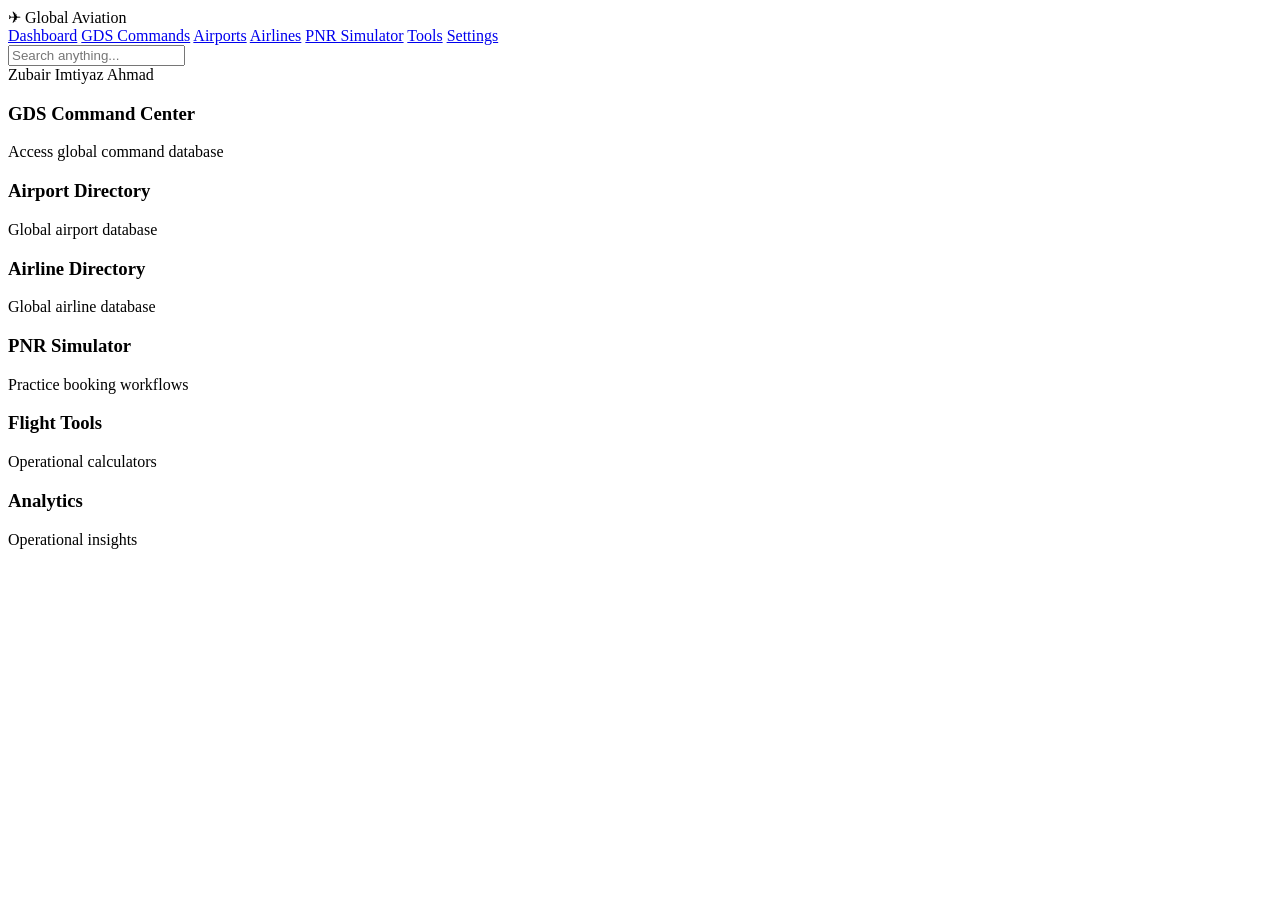
==== index.html @ d62de2dd "Create index.html" ====
<!DOCTYPE html>
<html lang="en">

<head>

<meta charset="UTF-8">
<meta name="viewport" content="width=device-width, initial-scale=1.0">

<title>Global Aviation Platform</title>

<link rel="stylesheet" href="assets/css/main.css">

<link href="https://fonts.googleapis.com/css2?family=Inter:wght@300;400;600&display=swap" rel="stylesheet">

</head>

<body>

<!-- Sidebar -->

<div class="sidebar">

<div class="logo">

✈ Global Aviation

</div>

<nav>

<a href="#">Dashboard</a>

<a href="#">GDS Commands</a>

<a href="#">Airports</a>

<a href="#">Airlines</a>

<a href="#">PNR Simulator</a>

<a href="#">Tools</a>

<a href="#">Settings</a>

</nav>

</div>

<!-- Main -->

<div class="main">

<!-- Topbar -->

<div class="topbar">

<input 
type="text"
placeholder="Search anything..."
class="global-search"
>

<div class="user">

Zubair Imtiyaz Ahmad

</div>

</div>

<!-- Dashboard -->

<div class="dashboard">

<div class="card">

<h3>GDS Command Center</h3>
<p>Access global command database</p>

</div>

<div class="card">

<h3>Airport Directory</h3>
<p>Global airport database</p>

</div>

<div class="card">

<h3>Airline Directory</h3>
<p>Global airline database</p>

</div>

<div class="card">

<h3>PNR Simulator</h3>
<p>Practice booking workflows</p>

</div>

<div class="card">

<h3>Flight Tools</h3>
<p>Operational calculators</p>

</div>

<div class="card">

<h3>Analytics</h3>
<p>Operational insights</p>

</div>

</div>

</div>

<script src="assets/js/app.js"></script>

</body>

</html>
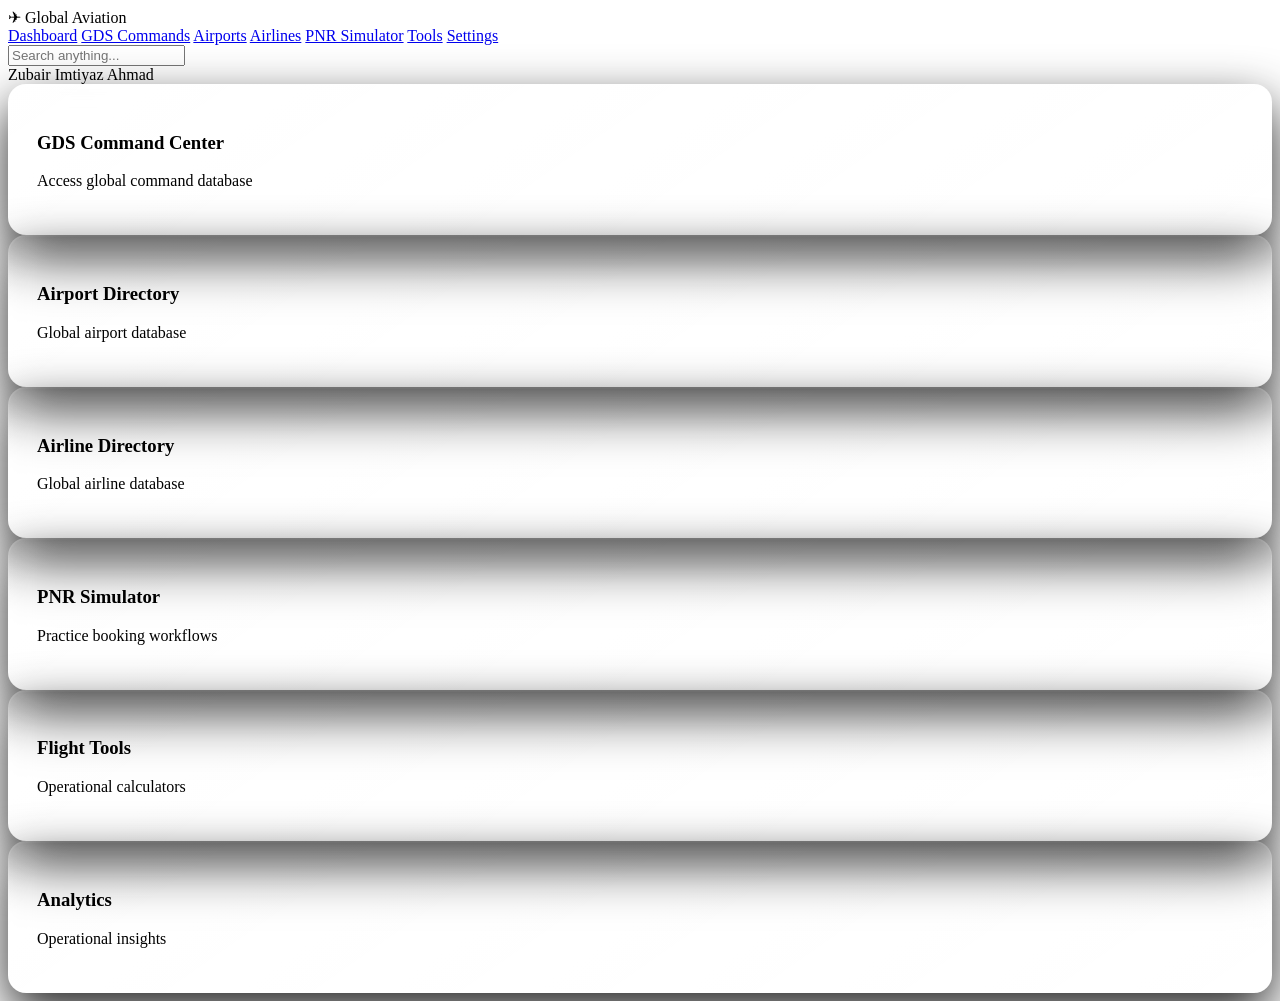
==== commit d8919e0d: "Update index.html" ====
--- a/index.html
+++ b/index.html
@@ -123,3 +123,4 @@
 </body>
 
 </html>
+<link href="https://fonts.googleapis.com/css2?family=Inter:wght@300;400;500;600&family=Manrope:wght@400;600&display=swap" rel="stylesheet">
--- a/assets/css/main.css
+++ b/assets/css/main.css
@@ -0,0 +1,85 @@
+.card {
+
+position: relative;
+
+padding: 28px;
+
+border-radius: 18px;
+
+background:
+
+linear-gradient(
+145deg,
+rgba(255,255,255,0.05),
+rgba(255,255,255,0.01)
+);
+
+backdrop-filter: blur(12px);
+
+border:
+
+1px solid rgba(255,255,255,0.08);
+
+box-shadow:
+
+0 20px 50px rgba(0,0,0,0.85),
+inset 0 1px 0 rgba(255,255,255,0.04);
+
+transition: 0.35s;
+
+overflow: hidden;
+
+}
+
+/* Premium Hover */
+
+.card:hover {
+
+transform:
+
+translateY(-8px)
+scale(1.01);
+
+border-color:
+
+rgba(255,215,0,0.25);
+
+box-shadow:
+
+0 30px 70px rgba(0,0,0,0.95);
+
+}
+
+/* Gold Accent Glow */
+
+.card::after {
+
+content: "";
+
+position: absolute;
+
+bottom: 0;
+left: 0;
+
+width: 100%;
+height: 3px;
+
+background:
+
+linear-gradient(
+90deg,
+#d4af37,
+#ffffff
+);
+
+opacity: 0;
+
+transition: 0.3s;
+
+}
+
+.card:hover::after {
+
+opacity: 1;
+
+}
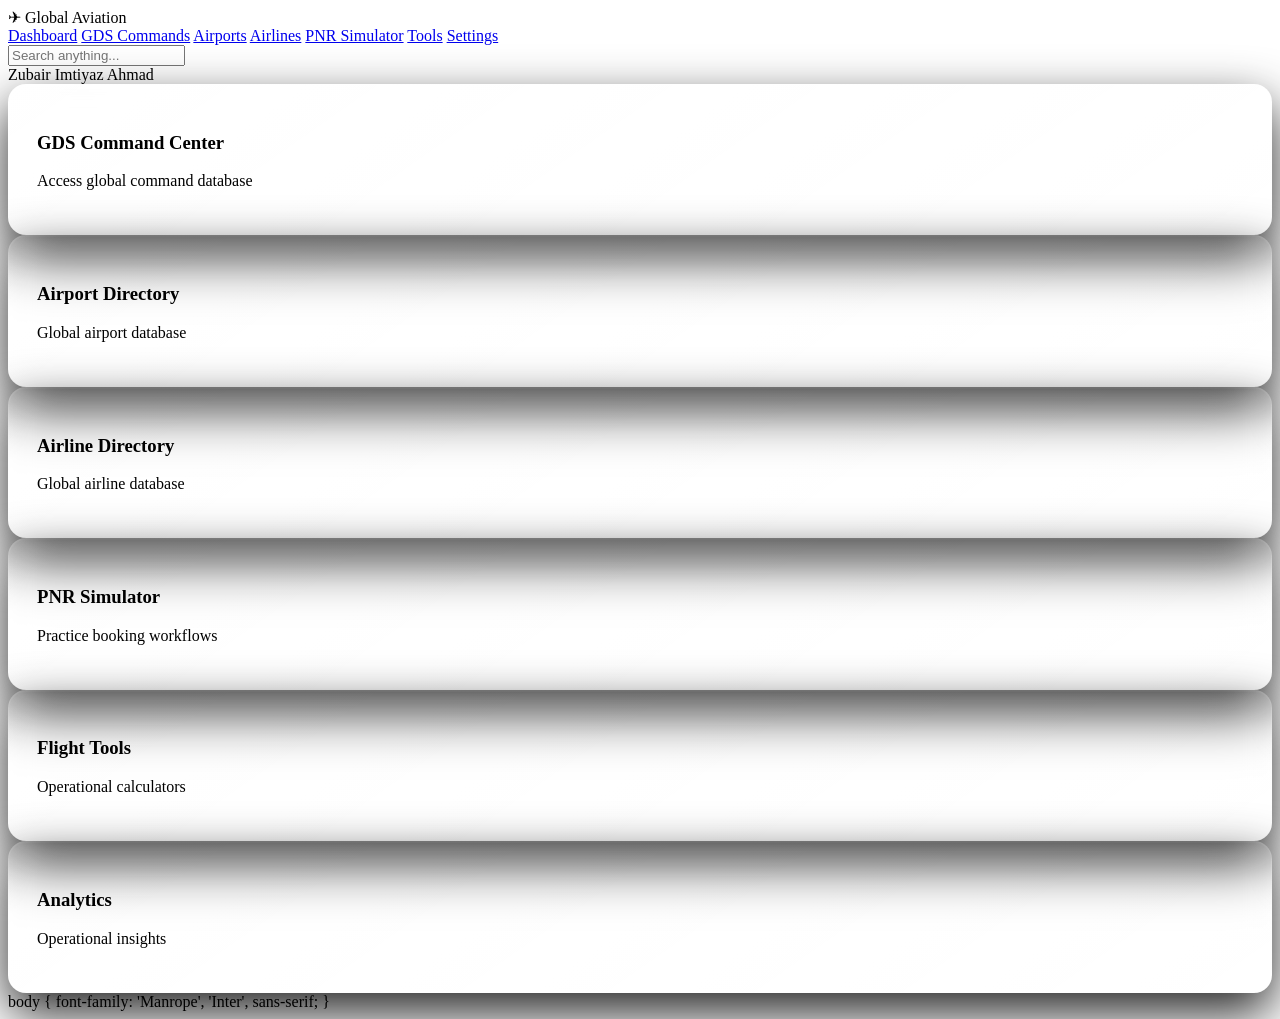
==== commit 7e62386b: "Update index.html" ====
--- a/index.html
+++ b/index.html
@@ -124,3 +124,8 @@
 
 </html>
 <link href="https://fonts.googleapis.com/css2?family=Inter:wght@300;400;500;600&family=Manrope:wght@400;600&display=swap" rel="stylesheet">
+body {
+
+font-family: 'Manrope', 'Inter', sans-serif;
+
+}
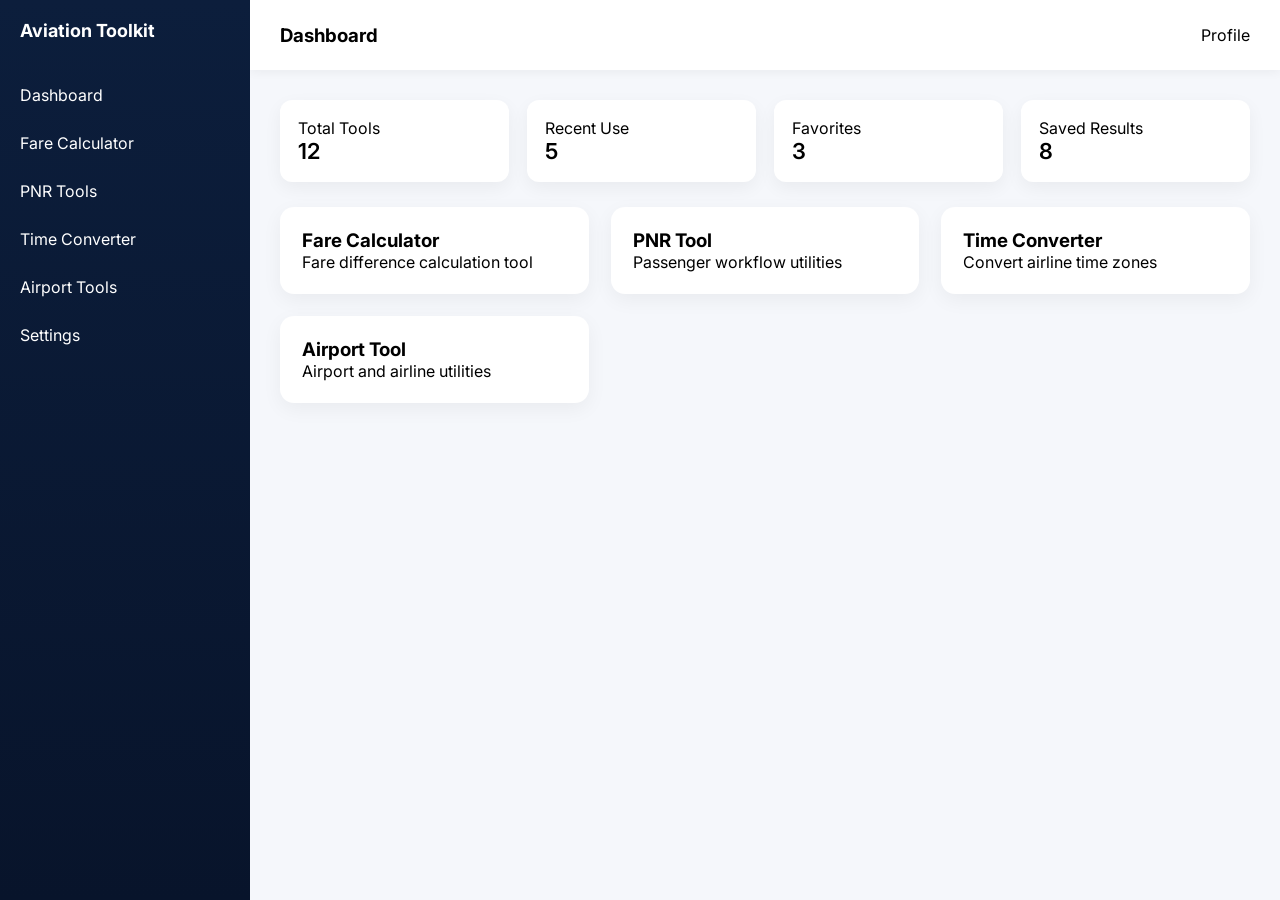
==== commit 877efe44: "Update index.html" ====
--- a/index.html
+++ b/index.html
@@ -2,130 +2,204 @@
 <html lang="en">
 
 <head>
-
 <meta charset="UTF-8">
 <meta name="viewport" content="width=device-width, initial-scale=1.0">
 
-<title>Global Aviation Platform</title>
-
-<link rel="stylesheet" href="assets/css/main.css">
-
-<link href="https://fonts.googleapis.com/css2?family=Inter:wght@300;400;600&display=swap" rel="stylesheet">
+<title>Aviation Toolkit</title>
+
+<link href="https://fonts.googleapis.com/css2?family=Inter:wght@400;500;600;700&display=swap" rel="stylesheet">
+
+<style>
+
+/* RESET */
+
+* {
+margin: 0;
+padding: 0;
+box-sizing: border-box;
+}
+
+body {
+font-family: 'Inter', sans-serif;
+background: #f5f7fb;
+}
+
+/* SIDEBAR */
+
+.sidebar {
+position: fixed;
+left: 0;
+top: 0;
+width: 250px;
+height: 100vh;
+background: linear-gradient(180deg, #0c1e3c, #08142b);
+color: white;
+padding-top: 20px;
+}
+
+.sidebar h2 {
+padding: 0 20px;
+margin-bottom: 30px;
+font-size: 18px;
+}
+
+.nav-item {
+padding: 14px 20px;
+cursor: pointer;
+transition: 0.3s;
+}
+
+.nav-item:hover {
+background: rgba(255,255,255,0.1);
+}
+
+/* HEADER */
+
+.header {
+margin-left: 250px;
+height: 70px;
+background: white;
+display: flex;
+align-items: center;
+justify-content: space-between;
+padding: 0 30px;
+box-shadow: 0 2px 10px rgba(0,0,0,0.05);
+}
+
+/* MAIN */
+
+.main {
+margin-left: 250px;
+padding: 30px;
+}
+
+/* KPI CARDS */
+
+.kpi-grid {
+display: grid;
+grid-template-columns: repeat(auto-fit, minmax(180px, 1fr));
+gap: 18px;
+margin-bottom: 25px;
+}
+
+.kpi-card {
+background: white;
+padding: 18px;
+border-radius: 12px;
+box-shadow: 0 6px 18px rgba(0,0,0,0.05);
+}
+
+.kpi-card span {
+font-size: 22px;
+font-weight: 600;
+}
+
+/* TOOL CARDS */
+
+.card-grid {
+display: grid;
+grid-template-columns: repeat(auto-fit, minmax(260px, 1fr));
+gap: 22px;
+}
+
+.card {
+background: white;
+padding: 22px;
+border-radius: 14px;
+box-shadow: 0 6px 20px rgba(0,0,0,0.05);
+transition: 0.25s;
+cursor: pointer;
+}
+
+.card:hover {
+transform: translateY(-5px);
+}
+
+</style>
 
 </head>
 
 <body>
 
-<!-- Sidebar -->
+<!-- SIDEBAR -->
 
 <div class="sidebar">
 
-<div class="logo">
-
-✈ Global Aviation
-
-</div>
-
-<nav>
-
-<a href="#">Dashboard</a>
-
-<a href="#">GDS Commands</a>
-
-<a href="#">Airports</a>
-
-<a href="#">Airlines</a>
-
-<a href="#">PNR Simulator</a>
-
-<a href="#">Tools</a>
-
-<a href="#">Settings</a>
-
-</nav>
-
-</div>
-
-<!-- Main -->
+<h2>Aviation Toolkit</h2>
+
+<div class="nav-item">Dashboard</div>
+<div class="nav-item">Fare Calculator</div>
+<div class="nav-item">PNR Tools</div>
+<div class="nav-item">Time Converter</div>
+<div class="nav-item">Airport Tools</div>
+<div class="nav-item">Settings</div>
+
+</div>
+
+<!-- HEADER -->
+
+<div class="header">
+
+<h3>Dashboard</h3>
+
+<div>Profile</div>
+
+</div>
+
+<!-- MAIN -->
 
 <div class="main">
 
-<!-- Topbar -->
-
-<div class="topbar">
-
-<input 
-type="text"
-placeholder="Search anything..."
-class="global-search"
->
-
-<div class="user">
-
-Zubair Imtiyaz Ahmad
-
-</div>
-
-</div>
-
-<!-- Dashboard -->
-
-<div class="dashboard">
-
-<div class="card">
-
-<h3>GDS Command Center</h3>
-<p>Access global command database</p>
-
-</div>
-
-<div class="card">
-
-<h3>Airport Directory</h3>
-<p>Global airport database</p>
-
-</div>
-
-<div class="card">
-
-<h3>Airline Directory</h3>
-<p>Global airline database</p>
-
-</div>
-
-<div class="card">
-
-<h3>PNR Simulator</h3>
-<p>Practice booking workflows</p>
-
-</div>
-
-<div class="card">
-
-<h3>Flight Tools</h3>
-<p>Operational calculators</p>
-
-</div>
-
-<div class="card">
-
-<h3>Analytics</h3>
-<p>Operational insights</p>
-
-</div>
-
-</div>
-
-</div>
-
-<script src="assets/js/app.js"></script>
+<div class="kpi-grid">
+
+<div class="kpi-card">
+<p>Total Tools</p>
+<span>12</span>
+</div>
+
+<div class="kpi-card">
+<p>Recent Use</p>
+<span>5</span>
+</div>
+
+<div class="kpi-card">
+<p>Favorites</p>
+<span>3</span>
+</div>
+
+<div class="kpi-card">
+<p>Saved Results</p>
+<span>8</span>
+</div>
+
+</div>
+
+<div class="card-grid">
+
+<div class="card">
+<h3>Fare Calculator</h3>
+<p>Fare difference calculation tool</p>
+</div>
+
+<div class="card">
+<h3>PNR Tool</h3>
+<p>Passenger workflow utilities</p>
+</div>
+
+<div class="card">
+<h3>Time Converter</h3>
+<p>Convert airline time zones</p>
+</div>
+
+<div class="card">
+<h3>Airport Tool</h3>
+<p>Airport and airline utilities</p>
+</div>
+
+</div>
+
+</div>
 
 </body>
 
 </html>
-<link href="https://fonts.googleapis.com/css2?family=Inter:wght@300;400;500;600&family=Manrope:wght@400;600&display=swap" rel="stylesheet">
-body {
-
-font-family: 'Manrope', 'Inter', sans-serif;
-
-}
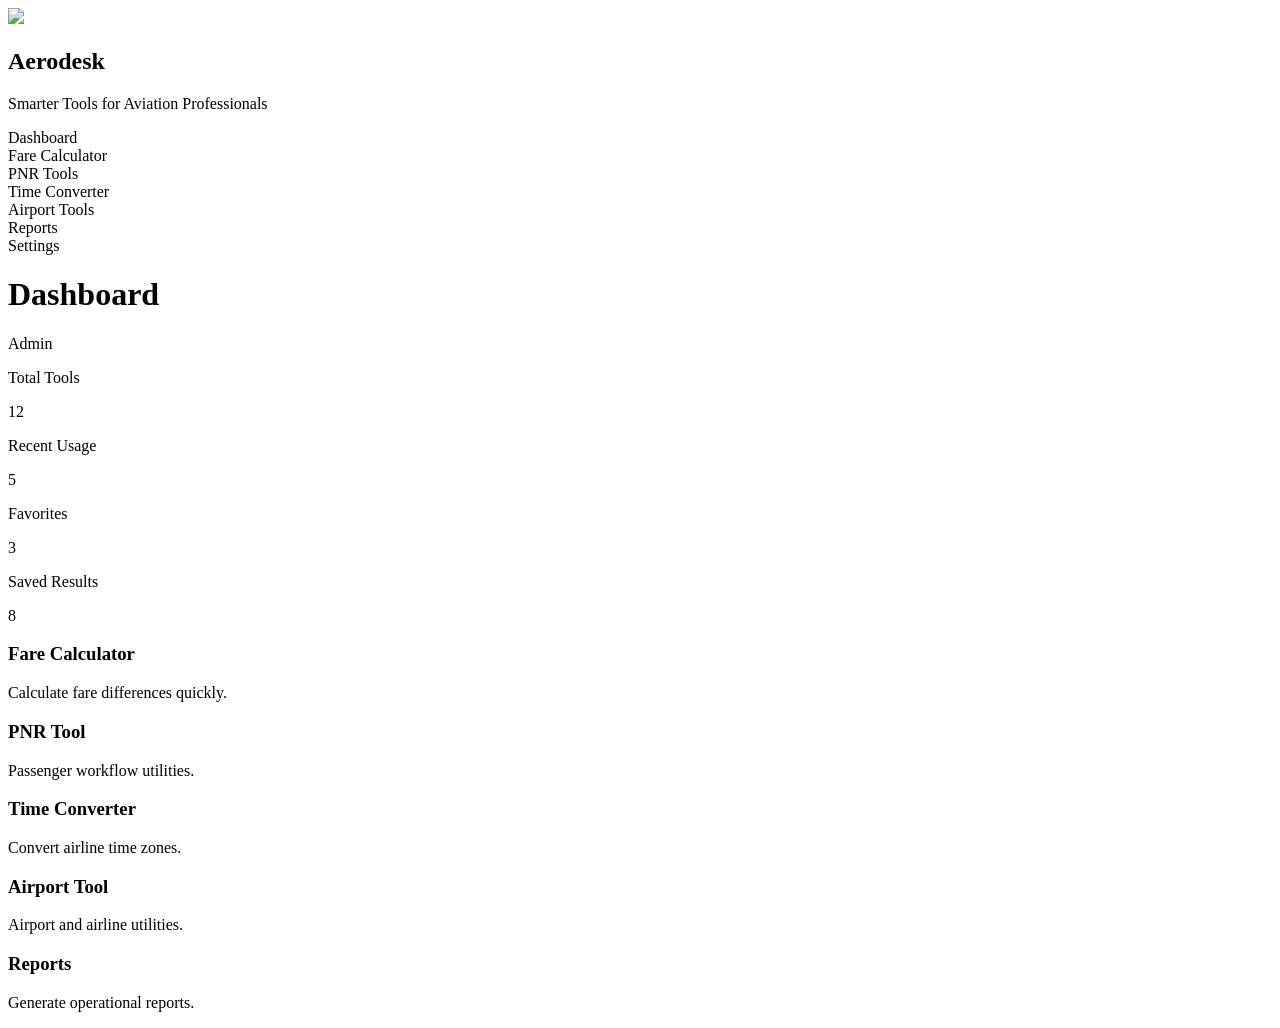
==== commit f48a98a8: "Update index.html" ====
--- a/index.html
+++ b/index.html
@@ -2,120 +2,15 @@
 <html lang="en">
 
 <head>
+
 <meta charset="UTF-8">
 <meta name="viewport" content="width=device-width, initial-scale=1.0">
 
-<title>Aviation Toolkit</title>
+<title>Aerodesk — Aviation Professional Toolkit</title>
+
+<link rel="stylesheet" href="main.css">
 
 <link href="https://fonts.googleapis.com/css2?family=Inter:wght@400;500;600;700&display=swap" rel="stylesheet">
-
-<style>
-
-/* RESET */
-
-* {
-margin: 0;
-padding: 0;
-box-sizing: border-box;
-}
-
-body {
-font-family: 'Inter', sans-serif;
-background: #f5f7fb;
-}
-
-/* SIDEBAR */
-
-.sidebar {
-position: fixed;
-left: 0;
-top: 0;
-width: 250px;
-height: 100vh;
-background: linear-gradient(180deg, #0c1e3c, #08142b);
-color: white;
-padding-top: 20px;
-}
-
-.sidebar h2 {
-padding: 0 20px;
-margin-bottom: 30px;
-font-size: 18px;
-}
-
-.nav-item {
-padding: 14px 20px;
-cursor: pointer;
-transition: 0.3s;
-}
-
-.nav-item:hover {
-background: rgba(255,255,255,0.1);
-}
-
-/* HEADER */
-
-.header {
-margin-left: 250px;
-height: 70px;
-background: white;
-display: flex;
-align-items: center;
-justify-content: space-between;
-padding: 0 30px;
-box-shadow: 0 2px 10px rgba(0,0,0,0.05);
-}
-
-/* MAIN */
-
-.main {
-margin-left: 250px;
-padding: 30px;
-}
-
-/* KPI CARDS */
-
-.kpi-grid {
-display: grid;
-grid-template-columns: repeat(auto-fit, minmax(180px, 1fr));
-gap: 18px;
-margin-bottom: 25px;
-}
-
-.kpi-card {
-background: white;
-padding: 18px;
-border-radius: 12px;
-box-shadow: 0 6px 18px rgba(0,0,0,0.05);
-}
-
-.kpi-card span {
-font-size: 22px;
-font-weight: 600;
-}
-
-/* TOOL CARDS */
-
-.card-grid {
-display: grid;
-grid-template-columns: repeat(auto-fit, minmax(260px, 1fr));
-gap: 22px;
-}
-
-.card {
-background: white;
-padding: 22px;
-border-radius: 14px;
-box-shadow: 0 6px 20px rgba(0,0,0,0.05);
-transition: 0.25s;
-cursor: pointer;
-}
-
-.card:hover {
-transform: translateY(-5px);
-}
-
-</style>
 
 </head>
 
@@ -125,14 +20,37 @@
 
 <div class="sidebar">
 
-<h2>Aviation Toolkit</h2>
+<div class="brand">
 
-<div class="nav-item">Dashboard</div>
+<img src="logo.png" class="logo">
+
+<div class="brand-text">
+
+<h2>Aerodesk</h2>
+
+<p>Smarter Tools for Aviation Professionals</p>
+
+</div>
+
+</div>
+
+<div class="nav">
+
+<div class="nav-item active">Dashboard</div>
+
 <div class="nav-item">Fare Calculator</div>
+
 <div class="nav-item">PNR Tools</div>
+
 <div class="nav-item">Time Converter</div>
+
 <div class="nav-item">Airport Tools</div>
+
+<div class="nav-item">Reports</div>
+
 <div class="nav-item">Settings</div>
+
+</div>
 
 </div>
 
@@ -140,9 +58,13 @@
 
 <div class="header">
 
-<h3>Dashboard</h3>
+<h1>Dashboard</h1>
 
-<div>Profile</div>
+<div class="profile">
+
+Admin
+
+</div>
 
 </div>
 
@@ -150,50 +72,86 @@
 
 <div class="main">
 
+<!-- KPI SECTION -->
+
 <div class="kpi-grid">
 
 <div class="kpi-card">
+
 <p>Total Tools</p>
+
 <span>12</span>
+
 </div>
 
 <div class="kpi-card">
-<p>Recent Use</p>
+
+<p>Recent Usage</p>
+
 <span>5</span>
+
 </div>
 
 <div class="kpi-card">
+
 <p>Favorites</p>
+
 <span>3</span>
+
 </div>
 
 <div class="kpi-card">
+
 <p>Saved Results</p>
+
 <span>8</span>
+
 </div>
 
 </div>
 
+<!-- TOOL GRID -->
+
 <div class="card-grid">
 
 <div class="card">
+
 <h3>Fare Calculator</h3>
-<p>Fare difference calculation tool</p>
+
+<p>Calculate fare differences quickly.</p>
+
 </div>
 
 <div class="card">
+
 <h3>PNR Tool</h3>
-<p>Passenger workflow utilities</p>
+
+<p>Passenger workflow utilities.</p>
+
 </div>
 
 <div class="card">
+
 <h3>Time Converter</h3>
-<p>Convert airline time zones</p>
+
+<p>Convert airline time zones.</p>
+
 </div>
 
 <div class="card">
+
 <h3>Airport Tool</h3>
-<p>Airport and airline utilities</p>
+
+<p>Airport and airline utilities.</p>
+
+</div>
+
+<div class="card">
+
+<h3>Reports</h3>
+
+<p>Generate operational reports.</p>
+
 </div>
 
 </div>
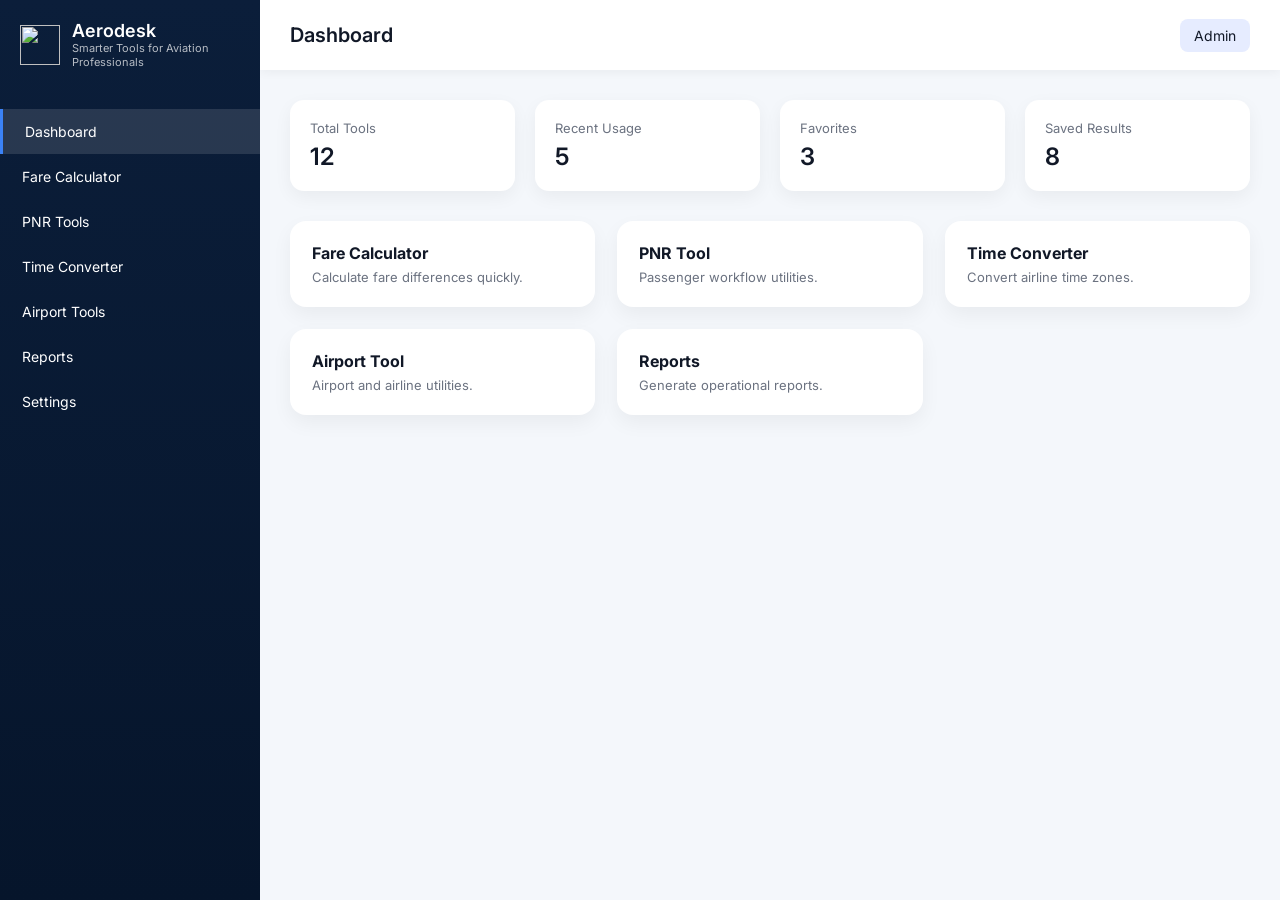
==== commit ebe5a43f: "Update index.html" ====
--- a/index.html
+++ b/index.html
@@ -1,4 +1,4 @@
-<!DOCTYPE html>
+ <!DOCTYPE html>
 <html lang="en">
 
 <head>
@@ -8,8 +8,7 @@
 
 <title>Aerodesk — Aviation Professional Toolkit</title>
 
-<link rel="stylesheet" href="main.css">
-
+<link rel="stylesheet" href="assets/css/main.css">
 <link href="https://fonts.googleapis.com/css2?family=Inter:wght@400;500;600;700&display=swap" rel="stylesheet">
 
 </head>
--- a/assets/css/main.css
+++ b/assets/css/main.css
@@ -0,0 +1,245 @@
+* {
+margin: 0;
+padding: 0;
+box-sizing: border-box;
+}
+
+body {
+font-family: 'Inter', sans-serif;
+background: #f4f7fb;
+color: #111827;
+}
+
+/* SIDEBAR */
+
+.sidebar {
+
+position: fixed;
+
+width: 260px;
+
+height: 100vh;
+
+background: linear-gradient(180deg,#0b1e3a,#06152b);
+
+color: white;
+
+padding: 20px 0;
+
+}
+
+/* BRAND */
+
+.brand {
+
+display: flex;
+
+align-items: center;
+
+gap: 12px;
+
+padding: 0 20px;
+
+margin-bottom: 40px;
+
+}
+
+.logo {
+
+width: 40px;
+
+height: 40px;
+
+}
+
+.brand-text h2 {
+
+font-size: 18px;
+
+font-weight: 600;
+
+}
+
+.brand-text p {
+
+font-size: 11px;
+
+opacity: 0.7;
+
+}
+
+/* NAV */
+
+.nav-item {
+
+padding: 14px 22px;
+
+cursor: pointer;
+
+font-size: 14px;
+
+transition: 0.3s;
+
+}
+
+.nav-item:hover {
+
+background: rgba(255,255,255,0.08);
+
+}
+
+.nav-item.active {
+
+background: rgba(255,255,255,0.12);
+
+border-left: 3px solid #3b82f6;
+
+}
+
+/* HEADER */
+
+.header {
+
+margin-left: 260px;
+
+height: 70px;
+
+background: white;
+
+display: flex;
+
+align-items: center;
+
+justify-content: space-between;
+
+padding: 0 30px;
+
+box-shadow: 0 2px 10px rgba(0,0,0,0.05);
+
+}
+
+.header h1 {
+
+font-size: 20px;
+
+font-weight: 600;
+
+}
+
+.profile {
+
+background: #e6ecff;
+
+padding: 8px 14px;
+
+border-radius: 8px;
+
+font-size: 14px;
+
+}
+
+/* MAIN */
+
+.main {
+
+margin-left: 260px;
+
+padding: 30px;
+
+}
+
+/* KPI */
+
+.kpi-grid {
+
+display: grid;
+
+grid-template-columns: repeat(auto-fit,minmax(200px,1fr));
+
+gap: 20px;
+
+margin-bottom: 30px;
+
+}
+
+.kpi-card {
+
+background: white;
+
+padding: 20px;
+
+border-radius: 14px;
+
+box-shadow: 0 6px 18px rgba(0,0,0,0.05);
+
+}
+
+.kpi-card p {
+
+font-size: 13px;
+
+color: #6b7280;
+
+margin-bottom: 6px;
+
+}
+
+.kpi-card span {
+
+font-size: 24px;
+
+font-weight: 600;
+
+}
+
+/* TOOL GRID */
+
+.card-grid {
+
+display: grid;
+
+grid-template-columns: repeat(auto-fit,minmax(260px,1fr));
+
+gap: 22px;
+
+}
+
+.card {
+
+background: white;
+
+padding: 22px;
+
+border-radius: 16px;
+
+box-shadow: 0 8px 20px rgba(0,0,0,0.05);
+
+transition: 0.25s;
+
+cursor: pointer;
+
+}
+
+.card:hover {
+
+transform: translateY(-6px);
+
+box-shadow: 0 12px 30px rgba(0,0,0,0.08);
+
+}
+
+.card h3 {
+
+font-size: 16px;
+
+margin-bottom: 6px;
+
+}
+
+.card p {
+
+font-size: 13px;
+
+color: #6b7280;
+
+}
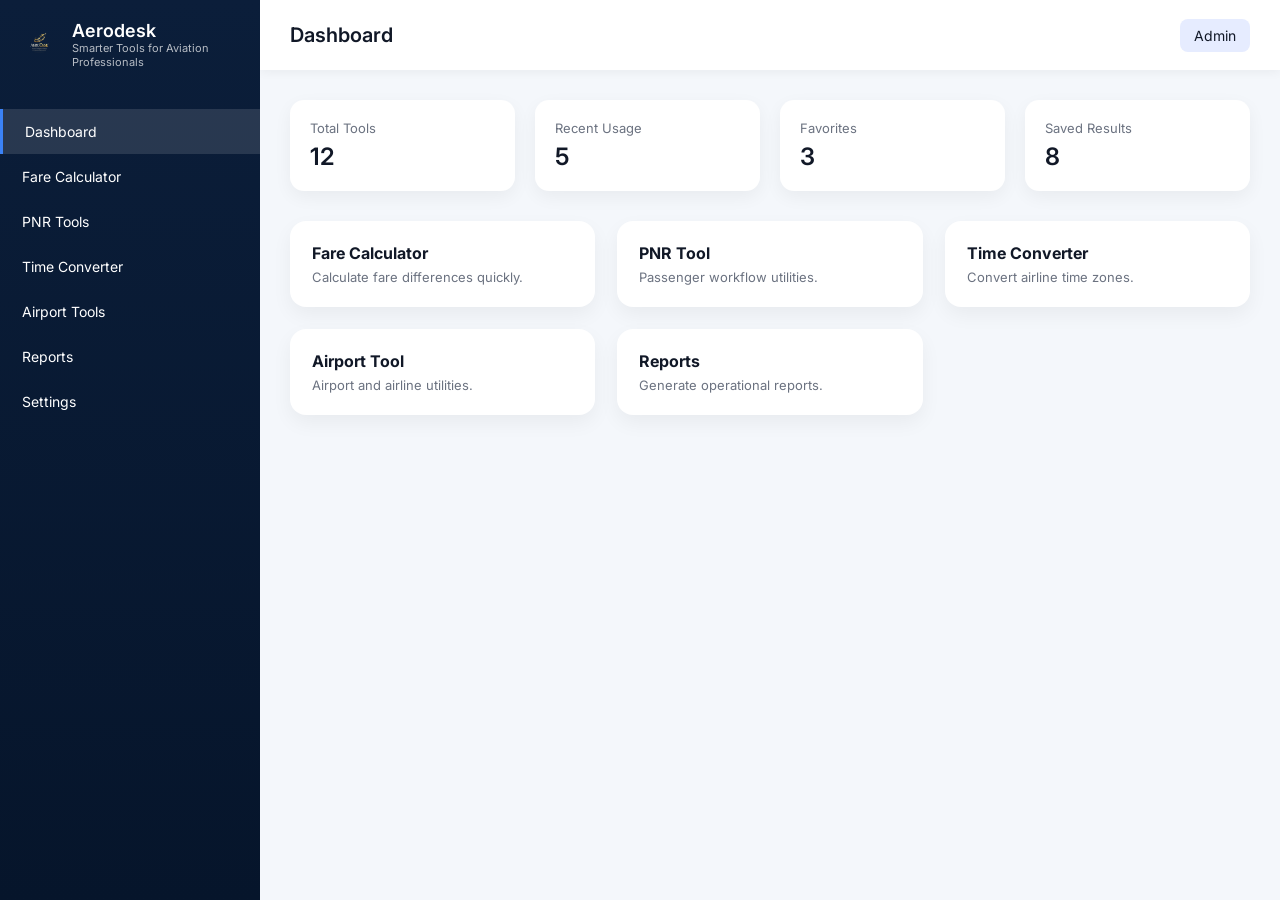
==== commit d5be26f7: "Update index.html" ====
--- a/index.html
+++ b/index.html
@@ -21,8 +21,7 @@
 
 <div class="brand">
 
-<img src="logo.png" class="logo">
-
+<img src="assets/css/logo.png" class="logo">
 <div class="brand-text">
 
 <h2>Aerodesk</h2>
